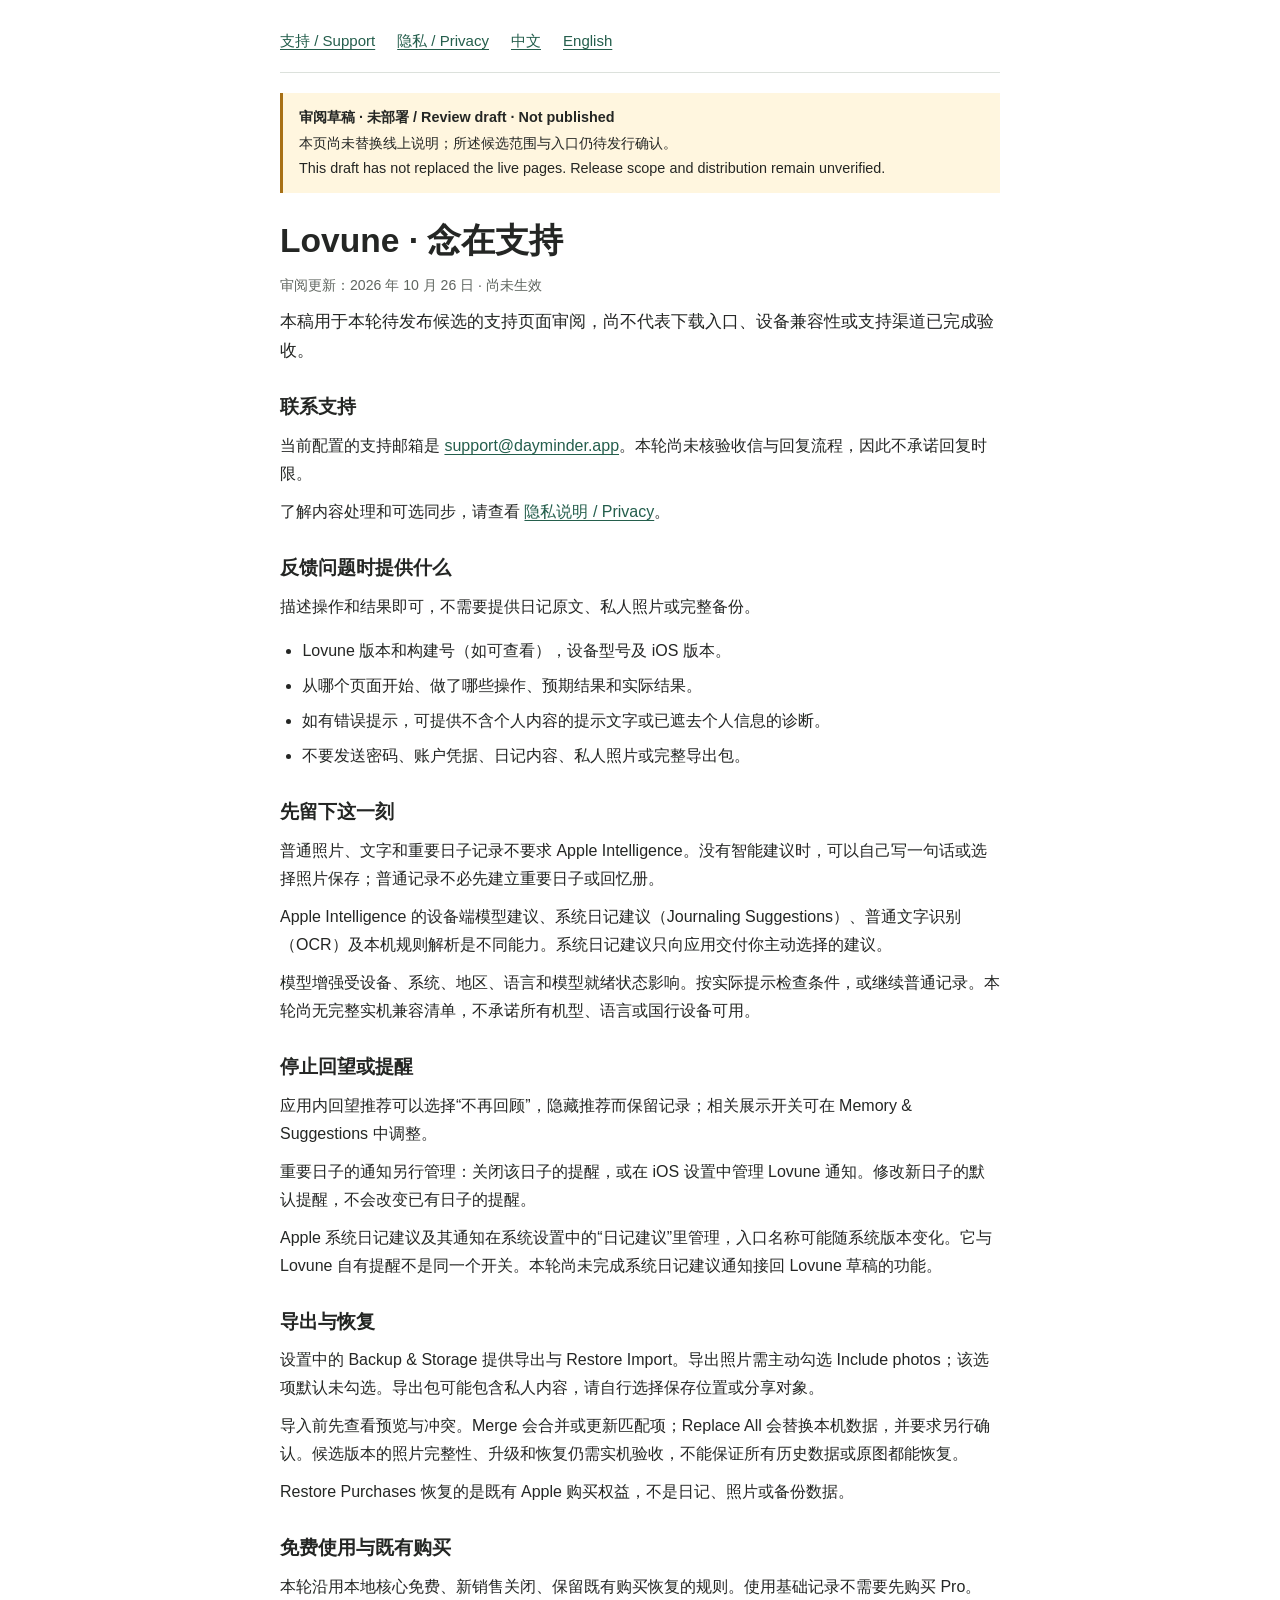
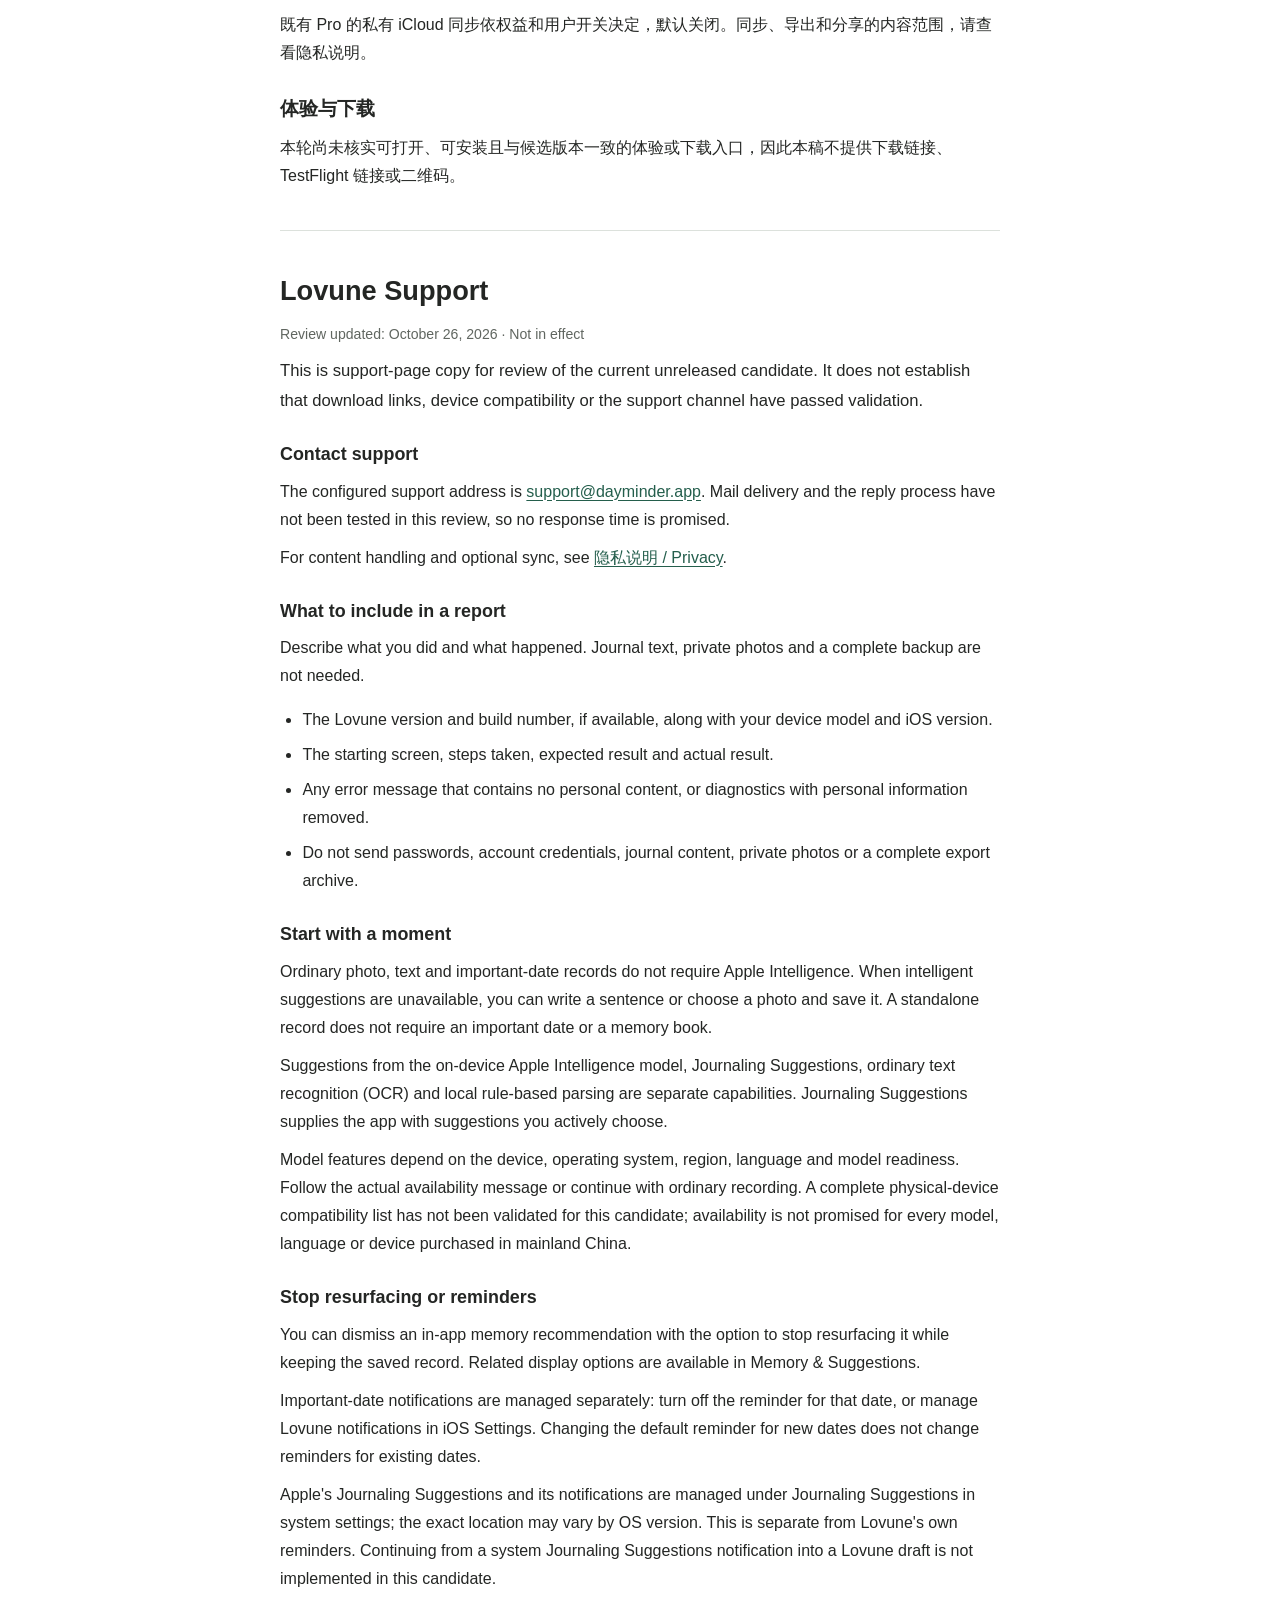
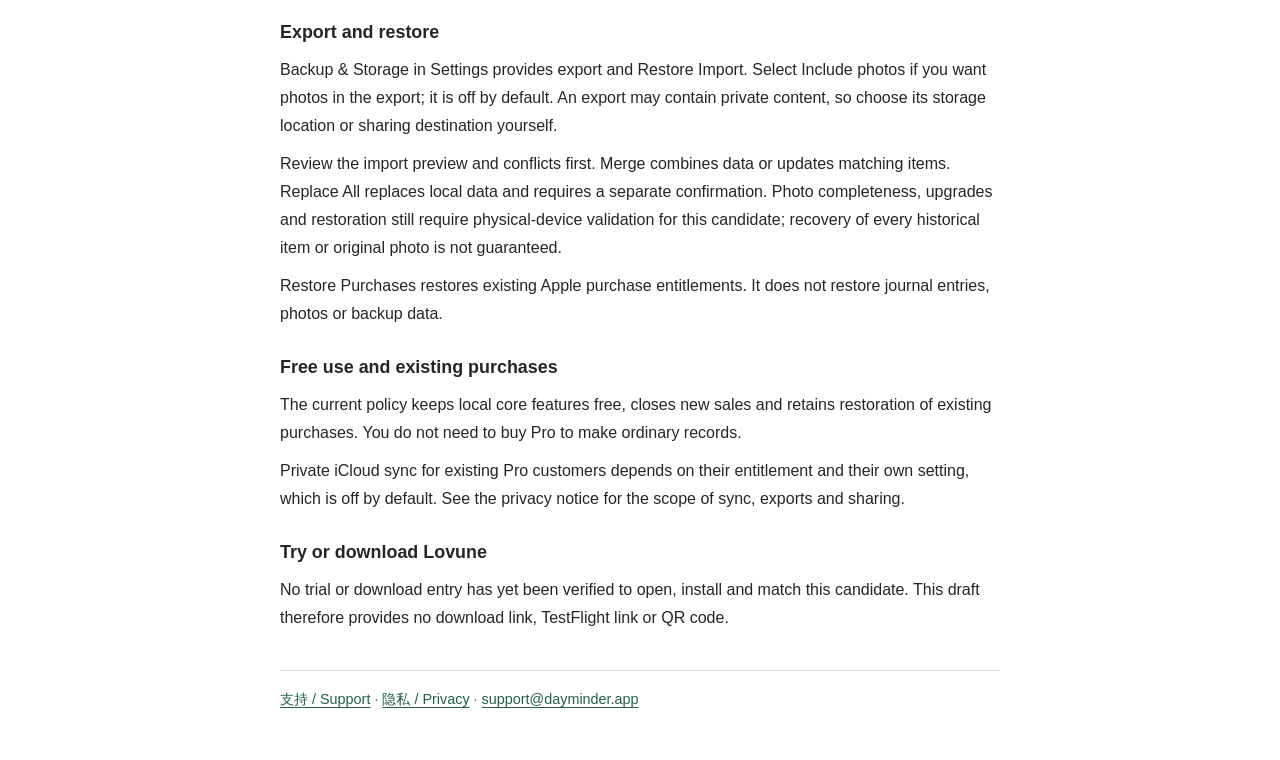
==== docs/support.html @ f8f2dab6 "docs: prepare MKT05 support and privacy review drafts" ====
<!DOCTYPE html>
<html lang="zh-Hans">
<head>
  <meta charset="utf-8">
  <meta name="viewport" content="width=device-width, initial-scale=1">
  <meta name="robots" content="noindex,nofollow">
  <link rel="icon" href="data:,">
  <title>Lovune · 念在支持 | Review draft</title>
  <style>
:root { color-scheme: light dark; --paper:#fff; --ink:#242624; --muted:#606660; --rule:#dce1dc; --link:#245e4c; --note:#fff6df; }
* { box-sizing: border-box; }
html { scroll-behavior: auto; }
body { margin:0; background:var(--paper); color:var(--ink); font-family:-apple-system,BlinkMacSystemFont,"Segoe UI","Microsoft YaHei",sans-serif; font-size:16px; line-height:1.75; }
main { max-width:48rem; margin:0 auto; padding:28px 24px 48px; }
nav { display:flex; flex-wrap:wrap; gap:10px 22px; padding-bottom:18px; border-bottom:1px solid var(--rule); font-size:.94rem; }
a { color:var(--link); text-underline-offset:3px; overflow-wrap:anywhere; }
a:focus-visible { outline:3px solid var(--link); outline-offset:4px; border-radius:2px; }
h1 { font-size:clamp(1.7rem,5vw,2.1rem); line-height:1.3; margin:26px 0 10px; }
h2 { font-size:1.2rem; line-height:1.5; margin:28px 0 8px; }
h3 { font-size:1.12rem; line-height:1.5; margin:26px 0 8px; }
p { margin:10px 0; overflow-wrap:anywhere; }
li { margin:7px 0; overflow-wrap:anywhere; }
ul { padding-left:1.4rem; }
.meta { color:var(--muted); font-size:.88rem; }
.draft { background:var(--note); border-left:3px solid #a77016; padding:12px 16px; margin:20px 0; font-size:.9rem; }
.intro { font-size:1.04rem; }
.language { border-top:1px solid var(--rule); margin-top:40px; padding-top:12px; }
.language > h2 { font-size:1.7rem; }
footer { margin-top:38px; border-top:1px solid var(--rule); padding-top:16px; font-size:.9rem; color:var(--muted); }
.skip { position:absolute; left:24px; top:-80px; background:var(--paper); padding:8px; }
.skip:focus { top:4px; }
@media(max-width:480px) { main { padding:20px 18px 36px; } nav { gap:8px 18px; } .draft { padding:10px 12px; } }
@media(prefers-color-scheme:dark) { :root { --paper:#171c19; --ink:#e5ece6; --muted:#b2bcb4; --rule:#3b463e; --link:#a4d7c0; --note:#302919; } }
@media print { main { max-width:none; } nav,.skip { display:none; } h2,h3 { break-after:avoid; } }
</style>
</head>
<body data-page="support">
<a class="skip" href="#content">跳到正文 / Skip to content</a>
<main id="content">
<nav aria-label="页面与语言 / Pages and languages">
  <a href="support.html">支持 / Support</a>
  <a href="privacy.html">隐私 / Privacy</a>
  <a href="#chinese" lang="zh-Hans">中文</a>
  <a href="#english" lang="en">English</a>
</nav>
<aside class="draft" role="note"><strong>审阅草稿 · 未部署 / Review draft · Not published</strong><br>本页尚未替换线上说明；所述候选范围与入口仍待发行确认。<br><span lang="en">This draft has not replaced the live pages. Release scope and distribution remain unverified.</span></aside>
<article id="chinese" lang="zh-Hans">
  <h1>Lovune · 念在支持</h1>
  <p class="meta">审阅更新：2026 年 10 月 26 日 · 尚未生效</p>
  <p class="intro">本稿用于本轮待发布候选的支持页面审阅，尚不代表下载入口、设备兼容性或支持渠道已完成验收。</p>
  <section><h2>联系支持</h2>
<p>当前配置的支持邮箱是 <a href="mailto:support@dayminder.app">support@dayminder.app</a>。本轮尚未核验收信与回复流程，因此不承诺回复时限。</p>
<p>了解内容处理和可选同步，请查看 <a href="privacy.html">隐私说明 / Privacy</a>。</p>
</section>
<section><h2>反馈问题时提供什么</h2>
<p>描述操作和结果即可，不需要提供日记原文、私人照片或完整备份。</p>
<ul><li>Lovune 版本和构建号（如可查看），设备型号及 iOS 版本。</li><li>从哪个页面开始、做了哪些操作、预期结果和实际结果。</li><li>如有错误提示，可提供不含个人内容的提示文字或已遮去个人信息的诊断。</li><li>不要发送密码、账户凭据、日记内容、私人照片或完整导出包。</li></ul>
</section>
<section><h2>先留下这一刻</h2>
<p>普通照片、文字和重要日子记录不要求 Apple Intelligence。没有智能建议时，可以自己写一句话或选择照片保存；普通记录不必先建立重要日子或回忆册。</p>
<p>Apple Intelligence 的设备端模型建议、系统日记建议（Journaling Suggestions）、普通文字识别（OCR）及本机规则解析是不同能力。系统日记建议只向应用交付你主动选择的建议。</p>
<p>模型增强受设备、系统、地区、语言和模型就绪状态影响。按实际提示检查条件，或继续普通记录。本轮尚无完整实机兼容清单，不承诺所有机型、语言或国行设备可用。</p>
</section>
<section><h2>停止回望或提醒</h2>
<p>应用内回望推荐可以选择“不再回顾”，隐藏推荐而保留记录；相关展示开关可在 Memory &amp; Suggestions 中调整。</p>
<p>重要日子的通知另行管理：关闭该日子的提醒，或在 iOS 设置中管理 Lovune 通知。修改新日子的默认提醒，不会改变已有日子的提醒。</p>
<p>Apple 系统日记建议及其通知在系统设置中的“日记建议”里管理，入口名称可能随系统版本变化。它与 Lovune 自有提醒不是同一个开关。本轮尚未完成系统日记建议通知接回 Lovune 草稿的功能。</p>
</section>
<section><h2>导出与恢复</h2>
<p>设置中的 Backup &amp; Storage 提供导出与 Restore Import。导出照片需主动勾选 Include photos；该选项默认未勾选。导出包可能包含私人内容，请自行选择保存位置或分享对象。</p>
<p>导入前先查看预览与冲突。Merge 会合并或更新匹配项；Replace All 会替换本机数据，并要求另行确认。候选版本的照片完整性、升级和恢复仍需实机验收，不能保证所有历史数据或原图都能恢复。</p>
<p>Restore Purchases 恢复的是既有 Apple 购买权益，不是日记、照片或备份数据。</p>
</section>
<section><h2>免费使用与既有购买</h2>
<p>本轮沿用本地核心免费、新销售关闭、保留既有购买恢复的规则。使用基础记录不需要先购买 Pro。</p>
<p>既有 Pro 的私有 iCloud 同步依权益和用户开关决定，默认关闭。同步、导出和分享的内容范围，请查看隐私说明。</p>
</section>
<section><h2>体验与下载</h2>
<p>本轮尚未核实可打开、可安装且与候选版本一致的体验或下载入口，因此本稿不提供下载链接、TestFlight 链接或二维码。</p>
</section>
</article>
<article class="language" id="english" lang="en">
  <h2>Lovune Support</h2>
  <p class="meta">Review updated: October 26, 2026 · Not in effect</p>
  <p class="intro">This is support-page copy for review of the current unreleased candidate. It does not establish that download links, device compatibility or the support channel have passed validation.</p>
  <section><h3>Contact support</h3>
<p>The configured support address is <a href="mailto:support@dayminder.app">support@dayminder.app</a>. Mail delivery and the reply process have not been tested in this review, so no response time is promised.</p>
<p>For content handling and optional sync, see <a href="privacy.html">隐私说明 / Privacy</a>.</p>
</section>
<section><h3>What to include in a report</h3>
<p>Describe what you did and what happened. Journal text, private photos and a complete backup are not needed.</p>
<ul><li>The Lovune version and build number, if available, along with your device model and iOS version.</li><li>The starting screen, steps taken, expected result and actual result.</li><li>Any error message that contains no personal content, or diagnostics with personal information removed.</li><li>Do not send passwords, account credentials, journal content, private photos or a complete export archive.</li></ul>
</section>
<section><h3>Start with a moment</h3>
<p>Ordinary photo, text and important-date records do not require Apple Intelligence. When intelligent suggestions are unavailable, you can write a sentence or choose a photo and save it. A standalone record does not require an important date or a memory book.</p>
<p>Suggestions from the on-device Apple Intelligence model, Journaling Suggestions, ordinary text recognition (OCR) and local rule-based parsing are separate capabilities. Journaling Suggestions supplies the app with suggestions you actively choose.</p>
<p>Model features depend on the device, operating system, region, language and model readiness. Follow the actual availability message or continue with ordinary recording. A complete physical-device compatibility list has not been validated for this candidate; availability is not promised for every model, language or device purchased in mainland China.</p>
</section>
<section><h3>Stop resurfacing or reminders</h3>
<p>You can dismiss an in-app memory recommendation with the option to stop resurfacing it while keeping the saved record. Related display options are available in Memory &amp; Suggestions.</p>
<p>Important-date notifications are managed separately: turn off the reminder for that date, or manage Lovune notifications in iOS Settings. Changing the default reminder for new dates does not change reminders for existing dates.</p>
<p>Apple&#x27;s Journaling Suggestions and its notifications are managed under Journaling Suggestions in system settings; the exact location may vary by OS version. This is separate from Lovune&#x27;s own reminders. Continuing from a system Journaling Suggestions notification into a Lovune draft is not implemented in this candidate.</p>
</section>
<section><h3>Export and restore</h3>
<p>Backup &amp; Storage in Settings provides export and Restore Import. Select Include photos if you want photos in the export; it is off by default. An export may contain private content, so choose its storage location or sharing destination yourself.</p>
<p>Review the import preview and conflicts first. Merge combines data or updates matching items. Replace All replaces local data and requires a separate confirmation. Photo completeness, upgrades and restoration still require physical-device validation for this candidate; recovery of every historical item or original photo is not guaranteed.</p>
<p>Restore Purchases restores existing Apple purchase entitlements. It does not restore journal entries, photos or backup data.</p>
</section>
<section><h3>Free use and existing purchases</h3>
<p>The current policy keeps local core features free, closes new sales and retains restoration of existing purchases. You do not need to buy Pro to make ordinary records.</p>
<p>Private iCloud sync for existing Pro customers depends on their entitlement and their own setting, which is off by default. See the privacy notice for the scope of sync, exports and sharing.</p>
</section>
<section><h3>Try or download Lovune</h3>
<p>No trial or download entry has yet been verified to open, install and match this candidate. This draft therefore provides no download link, TestFlight link or QR code.</p>
</section>
</article>
<footer><a href="support.html">支持 / Support</a> · <a href="privacy.html">隐私 / Privacy</a> · <a href="mailto:support@dayminder.app">support@dayminder.app</a></footer>
</main>
</body>
</html>
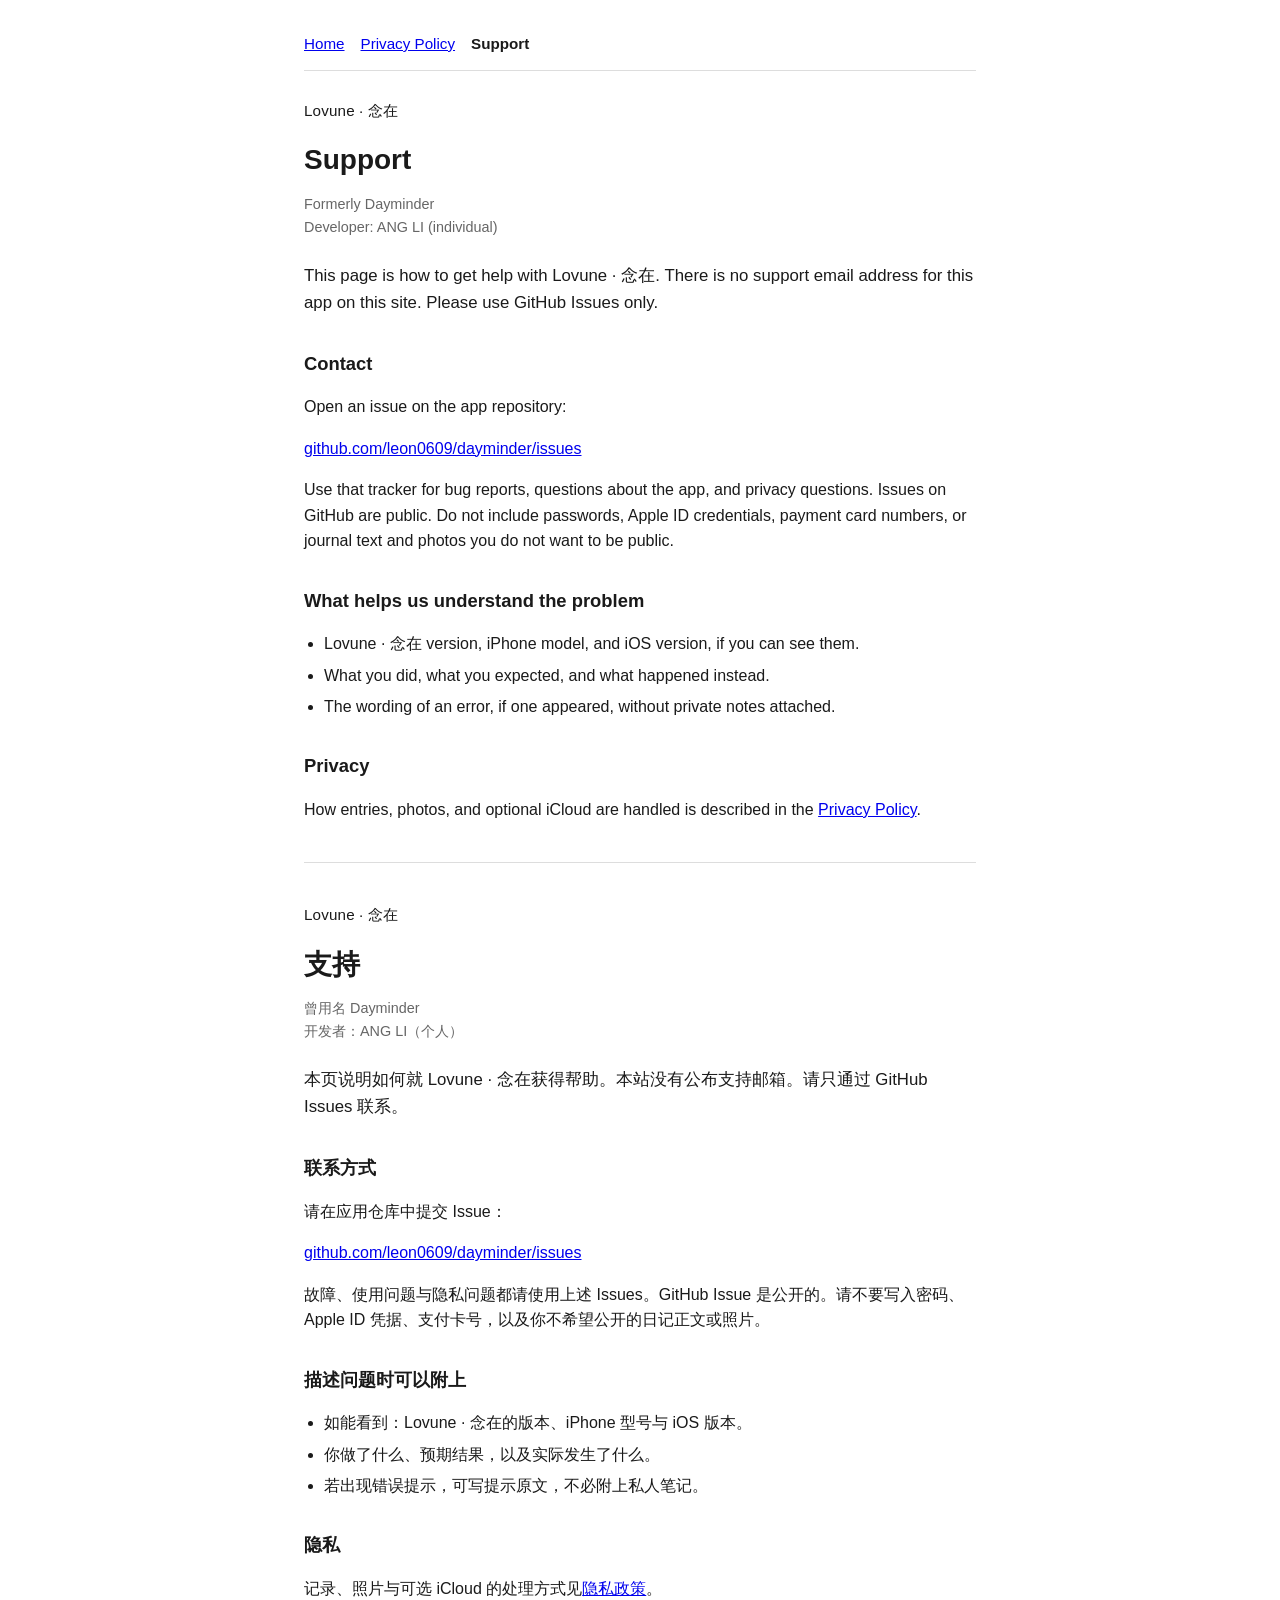
==== commit 37599dea: "Add Lovune landing, privacy, and support pages. Rename the user-facing legal site to Lovune · 念在 and" ====
--- a/docs/support.html
+++ b/docs/support.html
@@ -1,120 +1,63 @@
 <!DOCTYPE html>
-<html lang="zh-Hans">
+<html lang="en">
 <head>
   <meta charset="utf-8">
   <meta name="viewport" content="width=device-width, initial-scale=1">
-  <meta name="robots" content="noindex,nofollow">
-  <link rel="icon" href="data:,">
-  <title>Lovune · 念在支持 | Review draft</title>
-  <style>
-:root { color-scheme: light dark; --paper:#fff; --ink:#242624; --muted:#606660; --rule:#dce1dc; --link:#245e4c; --note:#fff6df; }
-* { box-sizing: border-box; }
-html { scroll-behavior: auto; }
-body { margin:0; background:var(--paper); color:var(--ink); font-family:-apple-system,BlinkMacSystemFont,"Segoe UI","Microsoft YaHei",sans-serif; font-size:16px; line-height:1.75; }
-main { max-width:48rem; margin:0 auto; padding:28px 24px 48px; }
-nav { display:flex; flex-wrap:wrap; gap:10px 22px; padding-bottom:18px; border-bottom:1px solid var(--rule); font-size:.94rem; }
-a { color:var(--link); text-underline-offset:3px; overflow-wrap:anywhere; }
-a:focus-visible { outline:3px solid var(--link); outline-offset:4px; border-radius:2px; }
-h1 { font-size:clamp(1.7rem,5vw,2.1rem); line-height:1.3; margin:26px 0 10px; }
-h2 { font-size:1.2rem; line-height:1.5; margin:28px 0 8px; }
-h3 { font-size:1.12rem; line-height:1.5; margin:26px 0 8px; }
-p { margin:10px 0; overflow-wrap:anywhere; }
-li { margin:7px 0; overflow-wrap:anywhere; }
-ul { padding-left:1.4rem; }
-.meta { color:var(--muted); font-size:.88rem; }
-.draft { background:var(--note); border-left:3px solid #a77016; padding:12px 16px; margin:20px 0; font-size:.9rem; }
-.intro { font-size:1.04rem; }
-.language { border-top:1px solid var(--rule); margin-top:40px; padding-top:12px; }
-.language > h2 { font-size:1.7rem; }
-footer { margin-top:38px; border-top:1px solid var(--rule); padding-top:16px; font-size:.9rem; color:var(--muted); }
-.skip { position:absolute; left:24px; top:-80px; background:var(--paper); padding:8px; }
-.skip:focus { top:4px; }
-@media(max-width:480px) { main { padding:20px 18px 36px; } nav { gap:8px 18px; } .draft { padding:10px 12px; } }
-@media(prefers-color-scheme:dark) { :root { --paper:#171c19; --ink:#e5ece6; --muted:#b2bcb4; --rule:#3b463e; --link:#a4d7c0; --note:#302919; } }
-@media print { main { max-width:none; } nav,.skip { display:none; } h2,h3 { break-after:avoid; } }
-</style>
+  <title>Lovune · 念在 Support</title>
+  <meta name="description" content="Get help with Lovune · 念在 through GitHub Issues. No support email is published.">
+  <link rel="stylesheet" href="style.css">
 </head>
-<body data-page="support">
-<a class="skip" href="#content">跳到正文 / Skip to content</a>
-<main id="content">
-<nav aria-label="页面与语言 / Pages and languages">
-  <a href="support.html">支持 / Support</a>
-  <a href="privacy.html">隐私 / Privacy</a>
-  <a href="#chinese" lang="zh-Hans">中文</a>
-  <a href="#english" lang="en">English</a>
-</nav>
-<aside class="draft" role="note"><strong>审阅草稿 · 未部署 / Review draft · Not published</strong><br>本页尚未替换线上说明；所述候选范围与入口仍待发行确认。<br><span lang="en">This draft has not replaced the live pages. Release scope and distribution remain unverified.</span></aside>
-<article id="chinese" lang="zh-Hans">
-  <h1>Lovune · 念在支持</h1>
-  <p class="meta">审阅更新：2026 年 10 月 26 日 · 尚未生效</p>
-  <p class="intro">本稿用于本轮待发布候选的支持页面审阅，尚不代表下载入口、设备兼容性或支持渠道已完成验收。</p>
-  <section><h2>联系支持</h2>
-<p>当前配置的支持邮箱是 <a href="mailto:support@dayminder.app">support@dayminder.app</a>。本轮尚未核验收信与回复流程，因此不承诺回复时限。</p>
-<p>了解内容处理和可选同步，请查看 <a href="privacy.html">隐私说明 / Privacy</a>。</p>
-</section>
-<section><h2>反馈问题时提供什么</h2>
-<p>描述操作和结果即可，不需要提供日记原文、私人照片或完整备份。</p>
-<ul><li>Lovune 版本和构建号（如可查看），设备型号及 iOS 版本。</li><li>从哪个页面开始、做了哪些操作、预期结果和实际结果。</li><li>如有错误提示，可提供不含个人内容的提示文字或已遮去个人信息的诊断。</li><li>不要发送密码、账户凭据、日记内容、私人照片或完整导出包。</li></ul>
-</section>
-<section><h2>先留下这一刻</h2>
-<p>普通照片、文字和重要日子记录不要求 Apple Intelligence。没有智能建议时，可以自己写一句话或选择照片保存；普通记录不必先建立重要日子或回忆册。</p>
-<p>Apple Intelligence 的设备端模型建议、系统日记建议（Journaling Suggestions）、普通文字识别（OCR）及本机规则解析是不同能力。系统日记建议只向应用交付你主动选择的建议。</p>
-<p>模型增强受设备、系统、地区、语言和模型就绪状态影响。按实际提示检查条件，或继续普通记录。本轮尚无完整实机兼容清单，不承诺所有机型、语言或国行设备可用。</p>
-</section>
-<section><h2>停止回望或提醒</h2>
-<p>应用内回望推荐可以选择“不再回顾”，隐藏推荐而保留记录；相关展示开关可在 Memory &amp; Suggestions 中调整。</p>
-<p>重要日子的通知另行管理：关闭该日子的提醒，或在 iOS 设置中管理 Lovune 通知。修改新日子的默认提醒，不会改变已有日子的提醒。</p>
-<p>Apple 系统日记建议及其通知在系统设置中的“日记建议”里管理，入口名称可能随系统版本变化。它与 Lovune 自有提醒不是同一个开关。本轮尚未完成系统日记建议通知接回 Lovune 草稿的功能。</p>
-</section>
-<section><h2>导出与恢复</h2>
-<p>设置中的 Backup &amp; Storage 提供导出与 Restore Import。导出照片需主动勾选 Include photos；该选项默认未勾选。导出包可能包含私人内容，请自行选择保存位置或分享对象。</p>
-<p>导入前先查看预览与冲突。Merge 会合并或更新匹配项；Replace All 会替换本机数据，并要求另行确认。候选版本的照片完整性、升级和恢复仍需实机验收，不能保证所有历史数据或原图都能恢复。</p>
-<p>Restore Purchases 恢复的是既有 Apple 购买权益，不是日记、照片或备份数据。</p>
-</section>
-<section><h2>免费使用与既有购买</h2>
-<p>本轮沿用本地核心免费、新销售关闭、保留既有购买恢复的规则。使用基础记录不需要先购买 Pro。</p>
-<p>既有 Pro 的私有 iCloud 同步依权益和用户开关决定，默认关闭。同步、导出和分享的内容范围，请查看隐私说明。</p>
-</section>
-<section><h2>体验与下载</h2>
-<p>本轮尚未核实可打开、可安装且与候选版本一致的体验或下载入口，因此本稿不提供下载链接、TestFlight 链接或二维码。</p>
-</section>
-</article>
-<article class="language" id="english" lang="en">
-  <h2>Lovune Support</h2>
-  <p class="meta">Review updated: October 26, 2026 · Not in effect</p>
-  <p class="intro">This is support-page copy for review of the current unreleased candidate. It does not establish that download links, device compatibility or the support channel have passed validation.</p>
-  <section><h3>Contact support</h3>
-<p>The configured support address is <a href="mailto:support@dayminder.app">support@dayminder.app</a>. Mail delivery and the reply process have not been tested in this review, so no response time is promised.</p>
-<p>For content handling and optional sync, see <a href="privacy.html">隐私说明 / Privacy</a>.</p>
-</section>
-<section><h3>What to include in a report</h3>
-<p>Describe what you did and what happened. Journal text, private photos and a complete backup are not needed.</p>
-<ul><li>The Lovune version and build number, if available, along with your device model and iOS version.</li><li>The starting screen, steps taken, expected result and actual result.</li><li>Any error message that contains no personal content, or diagnostics with personal information removed.</li><li>Do not send passwords, account credentials, journal content, private photos or a complete export archive.</li></ul>
-</section>
-<section><h3>Start with a moment</h3>
-<p>Ordinary photo, text and important-date records do not require Apple Intelligence. When intelligent suggestions are unavailable, you can write a sentence or choose a photo and save it. A standalone record does not require an important date or a memory book.</p>
-<p>Suggestions from the on-device Apple Intelligence model, Journaling Suggestions, ordinary text recognition (OCR) and local rule-based parsing are separate capabilities. Journaling Suggestions supplies the app with suggestions you actively choose.</p>
-<p>Model features depend on the device, operating system, region, language and model readiness. Follow the actual availability message or continue with ordinary recording. A complete physical-device compatibility list has not been validated for this candidate; availability is not promised for every model, language or device purchased in mainland China.</p>
-</section>
-<section><h3>Stop resurfacing or reminders</h3>
-<p>You can dismiss an in-app memory recommendation with the option to stop resurfacing it while keeping the saved record. Related display options are available in Memory &amp; Suggestions.</p>
-<p>Important-date notifications are managed separately: turn off the reminder for that date, or manage Lovune notifications in iOS Settings. Changing the default reminder for new dates does not change reminders for existing dates.</p>
-<p>Apple&#x27;s Journaling Suggestions and its notifications are managed under Journaling Suggestions in system settings; the exact location may vary by OS version. This is separate from Lovune&#x27;s own reminders. Continuing from a system Journaling Suggestions notification into a Lovune draft is not implemented in this candidate.</p>
-</section>
-<section><h3>Export and restore</h3>
-<p>Backup &amp; Storage in Settings provides export and Restore Import. Select Include photos if you want photos in the export; it is off by default. An export may contain private content, so choose its storage location or sharing destination yourself.</p>
-<p>Review the import preview and conflicts first. Merge combines data or updates matching items. Replace All replaces local data and requires a separate confirmation. Photo completeness, upgrades and restoration still require physical-device validation for this candidate; recovery of every historical item or original photo is not guaranteed.</p>
-<p>Restore Purchases restores existing Apple purchase entitlements. It does not restore journal entries, photos or backup data.</p>
-</section>
-<section><h3>Free use and existing purchases</h3>
-<p>The current policy keeps local core features free, closes new sales and retains restoration of existing purchases. You do not need to buy Pro to make ordinary records.</p>
-<p>Private iCloud sync for existing Pro customers depends on their entitlement and their own setting, which is off by default. See the privacy notice for the scope of sync, exports and sharing.</p>
-</section>
-<section><h3>Try or download Lovune</h3>
-<p>No trial or download entry has yet been verified to open, install and match this candidate. This draft therefore provides no download link, TestFlight link or QR code.</p>
-</section>
-</article>
-<footer><a href="support.html">支持 / Support</a> · <a href="privacy.html">隐私 / Privacy</a> · <a href="mailto:support@dayminder.app">support@dayminder.app</a></footer>
-</main>
+<body>
+  <nav aria-label="Site">
+    <a href="index.html">Home</a>
+    <a href="privacy.html">Privacy Policy</a>
+    <a href="support.html" aria-current="page">Support</a>
+  </nav>
+
+  <p class="brand">Lovune · 念在</p>
+  <h1>Support</h1>
+  <p class="meta">Formerly Dayminder<br>Developer: ANG LI (individual)</p>
+
+  <p class="lead">This page is how to get help with Lovune · 念在. There is no support email address for this app on this site. Please use GitHub Issues only.</p>
+
+  <h2>Contact</h2>
+  <p>Open an issue on the app repository:</p>
+  <p><a href="https://github.com/leon0609/dayminder/issues">github.com/leon0609/dayminder/issues</a></p>
+  <p>Use that tracker for bug reports, questions about the app, and privacy questions. Issues on GitHub are public. Do not include passwords, Apple ID credentials, payment card numbers, or journal text and photos you do not want to be public.</p>
+
+  <h2>What helps us understand the problem</h2>
+  <ul>
+    <li>Lovune · 念在 version, iPhone model, and iOS version, if you can see them.</li>
+    <li>What you did, what you expected, and what happened instead.</li>
+    <li>The wording of an error, if one appeared, without private notes attached.</li>
+  </ul>
+
+  <h2>Privacy</h2>
+  <p>How entries, photos, and optional iCloud are handled is described in the <a href="privacy.html">Privacy Policy</a>.</p>
+
+  <hr>
+
+  <div class="zh" lang="zh-Hans">
+    <p class="brand">Lovune · 念在</p>
+    <h1>支持</h1>
+    <p class="meta">曾用名 Dayminder<br>开发者：ANG LI（个人）</p>
+
+    <p class="lead">本页说明如何就 Lovune · 念在获得帮助。本站没有公布支持邮箱。请只通过 GitHub Issues 联系。</p>
+
+    <h2>联系方式</h2>
+    <p>请在应用仓库中提交 Issue：</p>
+    <p><a href="https://github.com/leon0609/dayminder/issues">github.com/leon0609/dayminder/issues</a></p>
+    <p>故障、使用问题与隐私问题都请使用上述 Issues。GitHub Issue 是公开的。请不要写入密码、Apple ID 凭据、支付卡号，以及你不希望公开的日记正文或照片。</p>
+
+    <h2>描述问题时可以附上</h2>
+    <ul>
+      <li>如能看到：Lovune · 念在的版本、iPhone 型号与 iOS 版本。</li>
+      <li>你做了什么、预期结果，以及实际发生了什么。</li>
+      <li>若出现错误提示，可写提示原文，不必附上私人笔记。</li>
+    </ul>
+
+    <h2>隐私</h2>
+    <p>记录、照片与可选 iCloud 的处理方式见<a href="privacy.html">隐私政策</a>。</p>
+  </div>
 </body>
 </html>
--- a/docs/style.css
+++ b/docs/style.css
@@ -0,0 +1,38 @@
+:root { color-scheme: light dark; }
+body {
+  font-family: -apple-system, BlinkMacSystemFont, "Segoe UI", Roboto, Helvetica, Arial, sans-serif;
+  line-height: 1.6;
+  max-width: 42rem;
+  margin: 2rem auto;
+  padding: 0 1.25rem 3rem;
+  color: #1a1a1a;
+  background: #fff;
+}
+@media (prefers-color-scheme: dark) {
+  body { color: #e8e8e8; background: #111; }
+  a { color: #6eb6ff; }
+}
+h1 { font-size: 1.75rem; line-height: 1.3; margin-bottom: 0.25rem; }
+h2 { font-size: 1.15rem; margin-top: 2rem; }
+.brand { font-size: 0.95rem; letter-spacing: 0.01em; margin: 0 0 0.35rem; }
+.meta { color: #666; font-size: 0.9rem; margin-bottom: 1.5rem; }
+@media (prefers-color-scheme: dark) { .meta { color: #999; } }
+.lead { font-size: 1.05rem; }
+nav {
+  display: flex;
+  flex-wrap: wrap;
+  gap: 0.35rem 1rem;
+  margin: 0 0 1.75rem;
+  padding-bottom: 0.85rem;
+  border-bottom: 1px solid #ddd;
+  font-size: 0.95rem;
+}
+@media (prefers-color-scheme: dark) { nav { border-bottom-color: #333; } }
+nav a[aria-current="page"] { font-weight: 650; text-decoration: none; color: inherit; }
+a, code { overflow-wrap: anywhere; }
+ul { padding-left: 1.25rem; }
+li { margin: 0.35rem 0; }
+hr { border: none; border-top: 1px solid #ddd; margin: 2.5rem 0; }
+@media (prefers-color-scheme: dark) { hr { border-top-color: #333; } }
+.zh { margin-top: 0.5rem; }
+code { font-size: 0.92em; }
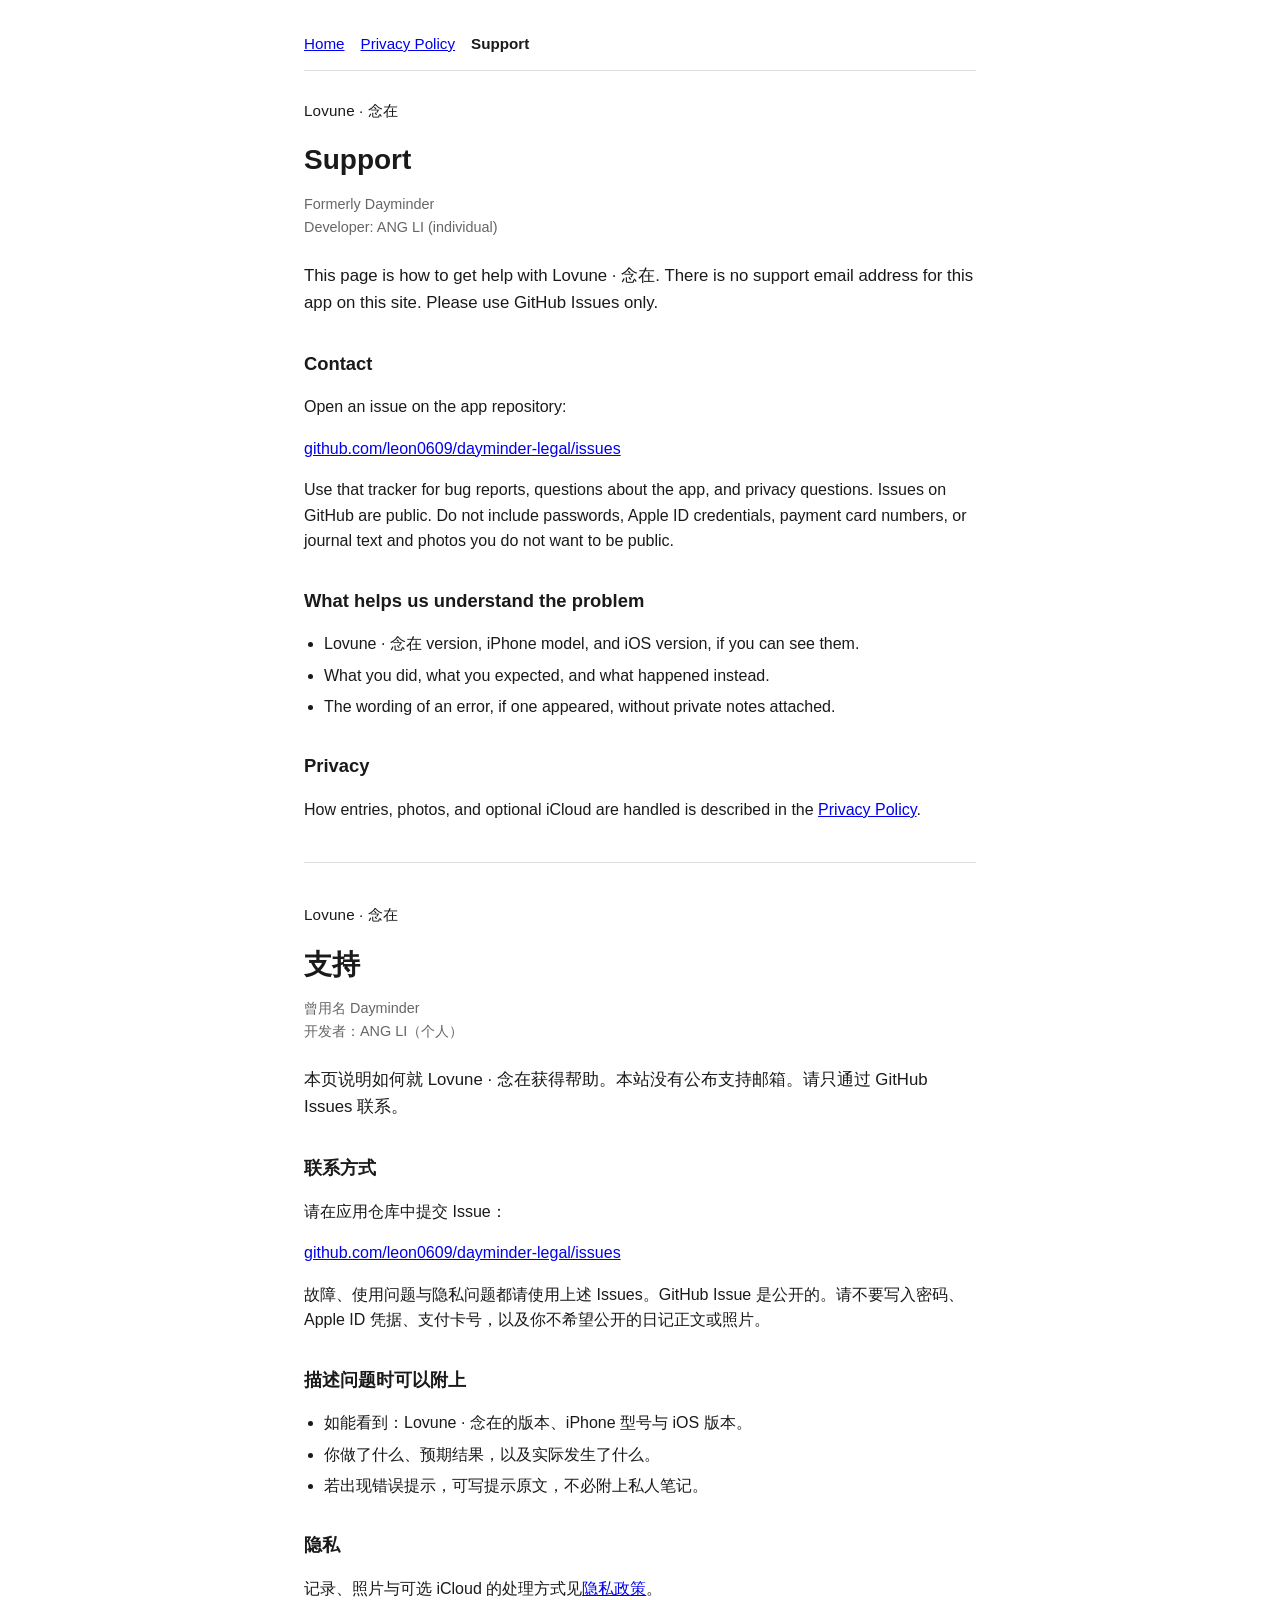
==== commit c22521ba: "fix: point support Issues to public dayminder-legal" ====
--- a/docs/support.html
+++ b/docs/support.html
@@ -22,7 +22,7 @@
 
   <h2>Contact</h2>
   <p>Open an issue on the app repository:</p>
-  <p><a href="https://github.com/leon0609/dayminder/issues">github.com/leon0609/dayminder/issues</a></p>
+  <p><a href="https://github.com/leon0609/dayminder-legal/issues">github.com/leon0609/dayminder-legal/issues</a></p>
   <p>Use that tracker for bug reports, questions about the app, and privacy questions. Issues on GitHub are public. Do not include passwords, Apple ID credentials, payment card numbers, or journal text and photos you do not want to be public.</p>
 
   <h2>What helps us understand the problem</h2>
@@ -46,7 +46,7 @@
 
     <h2>联系方式</h2>
     <p>请在应用仓库中提交 Issue：</p>
-    <p><a href="https://github.com/leon0609/dayminder/issues">github.com/leon0609/dayminder/issues</a></p>
+    <p><a href="https://github.com/leon0609/dayminder-legal/issues">github.com/leon0609/dayminder-legal/issues</a></p>
     <p>故障、使用问题与隐私问题都请使用上述 Issues。GitHub Issue 是公开的。请不要写入密码、Apple ID 凭据、支付卡号，以及你不希望公开的日记正文或照片。</p>
 
     <h2>描述问题时可以附上</h2>
